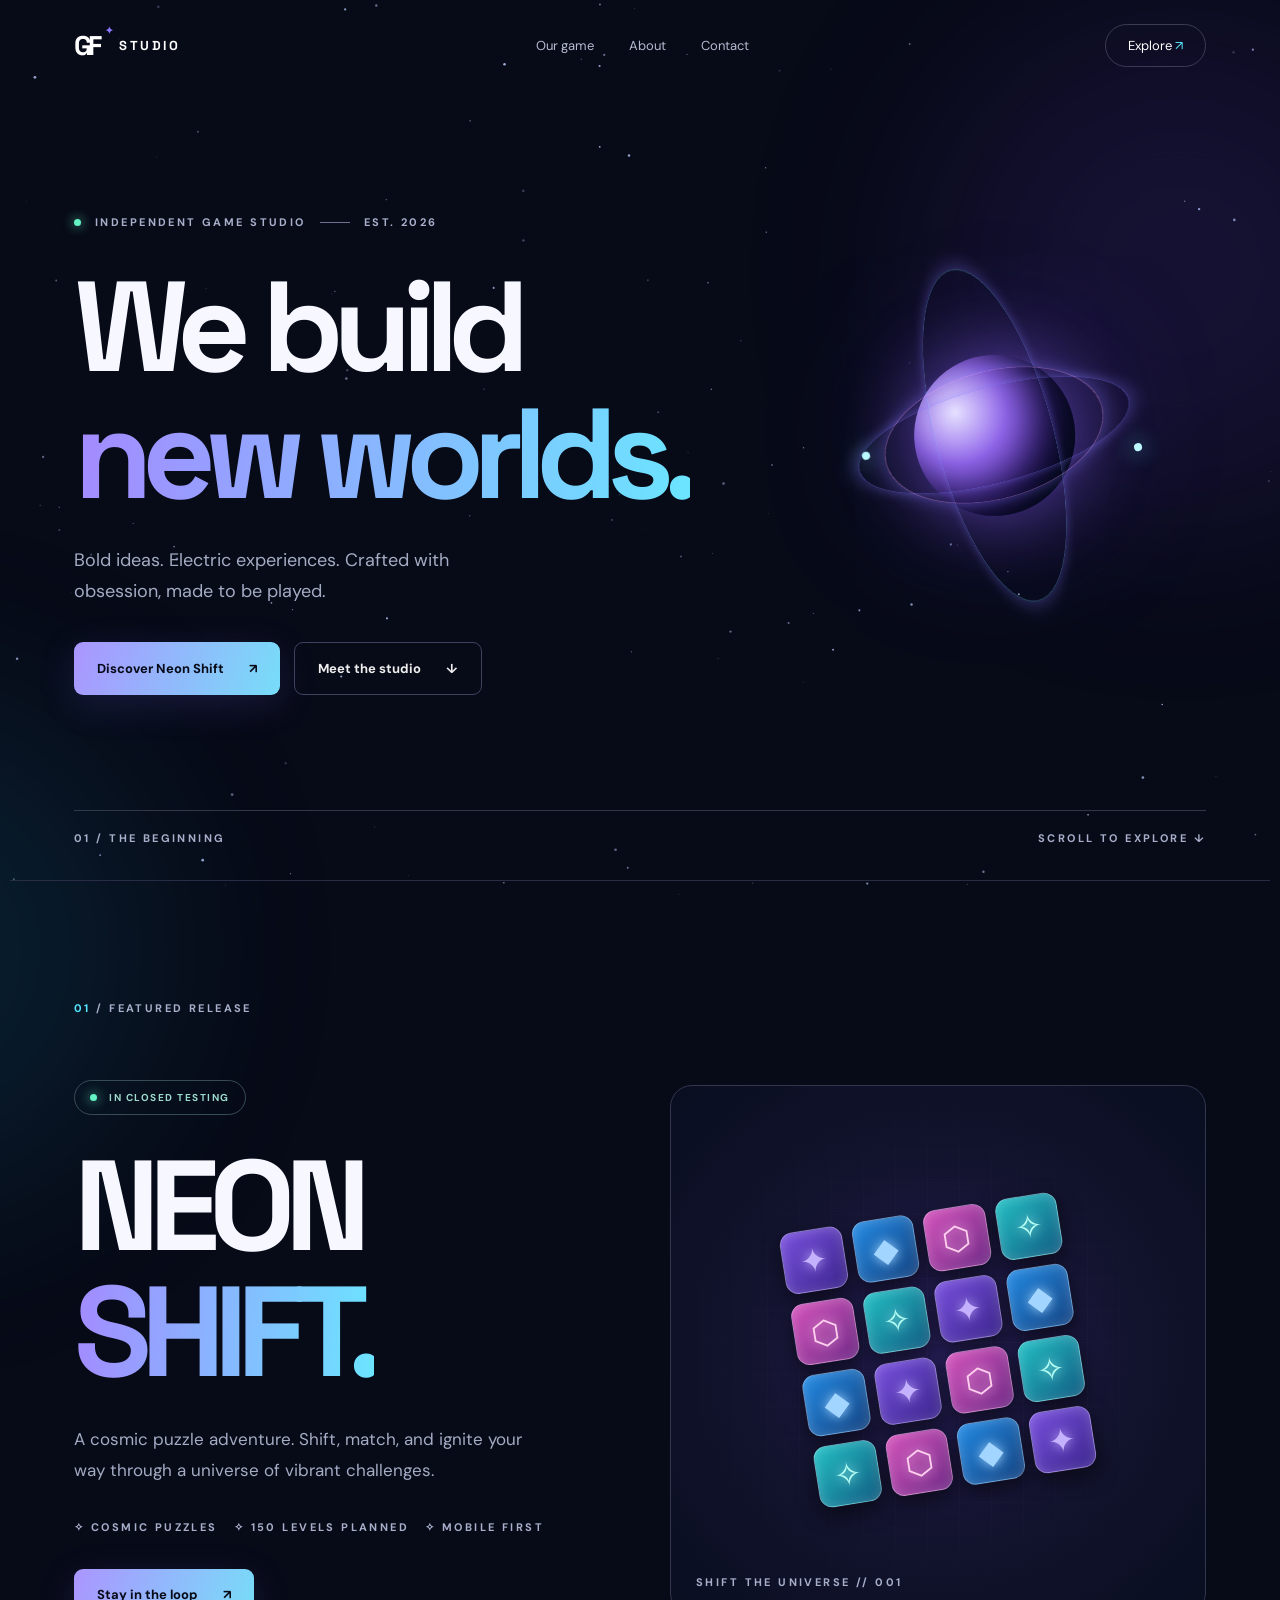
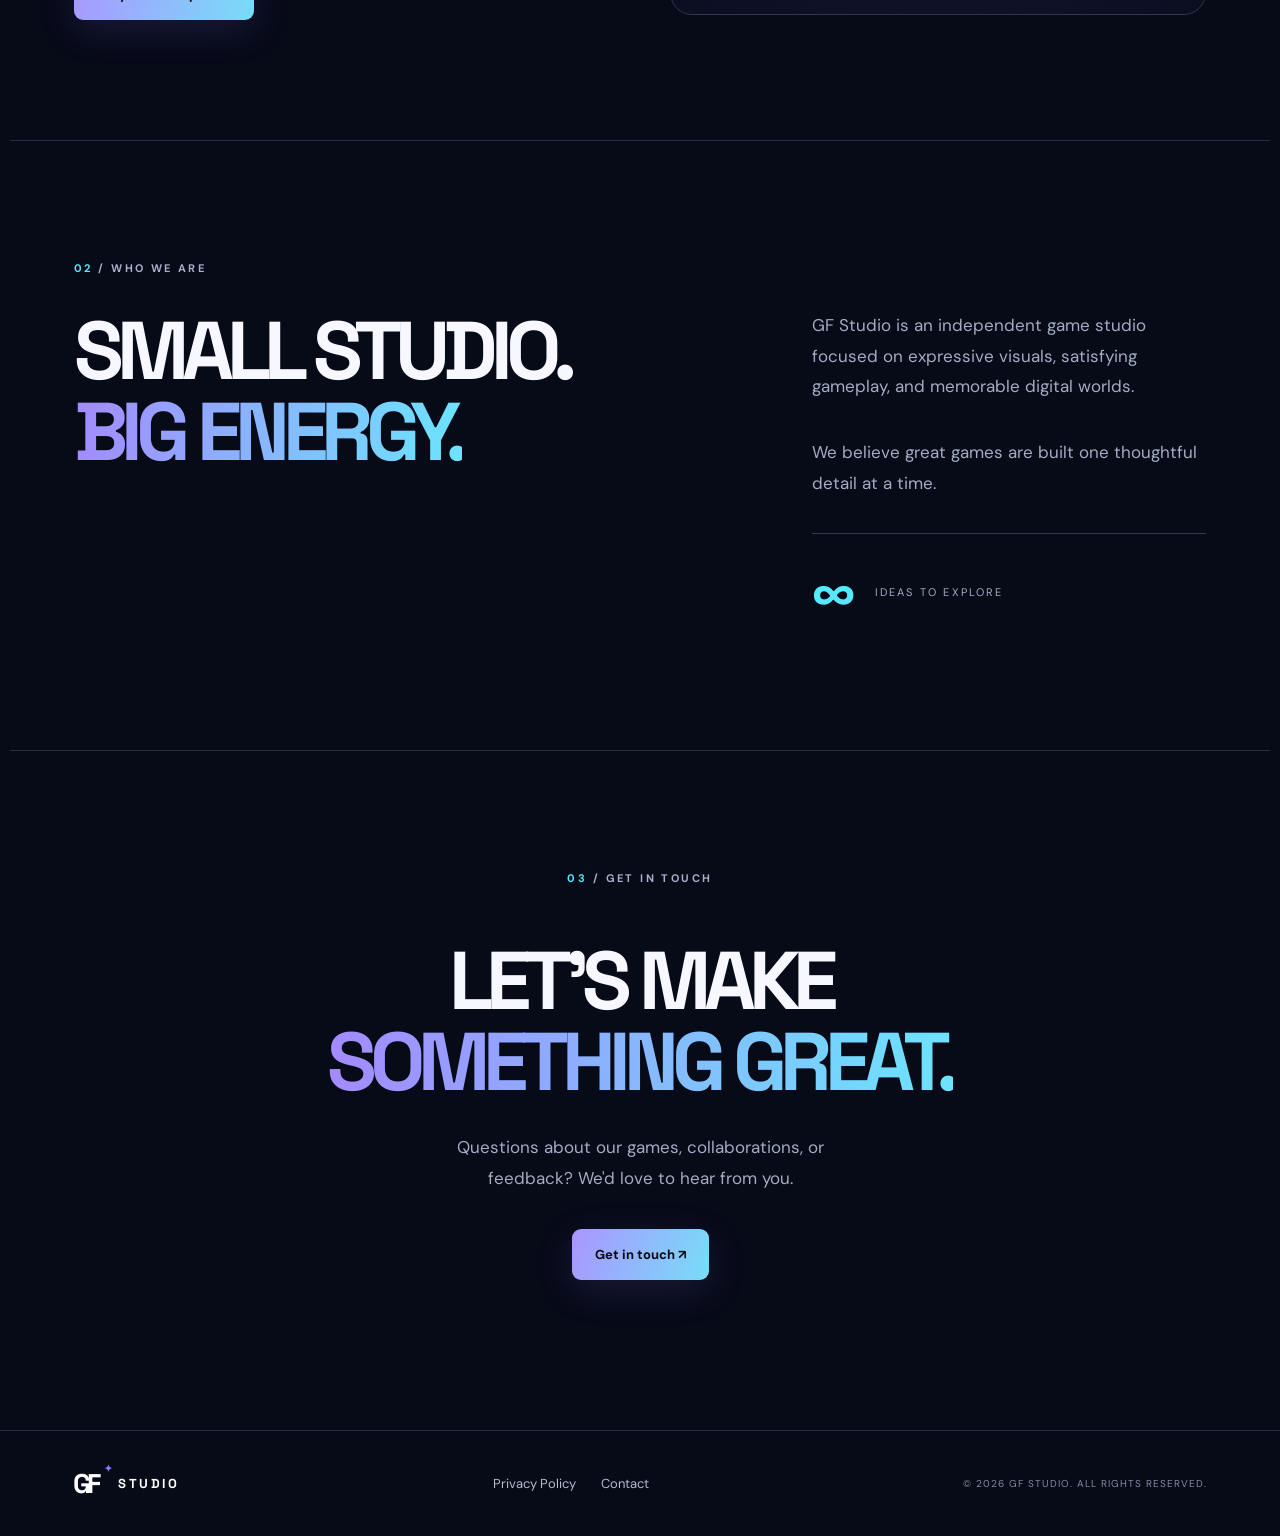
==== index.html @ 12b7b39b "Add files via upload" ====
<!doctype html>
<html lang="en"><head><meta charset="utf-8"><meta name="viewport" content="width=device-width,initial-scale=1"><meta name="theme-color" content="#070a17"><meta name="description" content="GF Studio creates polished indie games. Discover Neon Shift."><title>GF Studio — Games beyond the ordinary</title><link rel="stylesheet" href="styles.css"></head>
<body><canvas id="stars" aria-hidden="true"></canvas><div class="ambient a"></div><div class="ambient b"></div>
<header class="topbar"><a class="brand" href="#home" aria-label="GF Studio home"><span class="brand-mark">GF<span class="spark">✦</span></span><span>STUDIO</span></a><nav aria-label="Main navigation"><a href="#game">Our game</a><a href="#about">About</a><a href="#contact">Contact</a></nav><a class="nav-cta" href="#game">Explore <span>↗</span></a></header>
<main><section class="hero" id="home"><div class="eyebrow"><span class="live-dot"></span> INDEPENDENT GAME STUDIO <span class="line"></span> EST. 2026</div><h1>We build<br><em>new worlds.</em></h1><p class="intro">Bold ideas. Electric experiences. Crafted with obsession, made to be played.</p><div class="hero-actions"><a class="btn primary" href="#game">Discover Neon Shift <span>↗</span></a><a class="btn ghost" href="#about">Meet the studio <span>↓</span></a></div><div class="orb" aria-hidden="true"><div class="orb-core"></div><div class="ring r1"></div><div class="ring r2"></div><div class="ring r3"></div><span class="orb-flare f1"></span><span class="orb-flare f2"></span></div><div class="hero-foot"><span>01 / THE BEGINNING</span><span>SCROLL TO EXPLORE ↓</span></div></section>
<section class="game section" id="game"><div class="section-label"><span>01</span> / FEATURED RELEASE</div><div class="game-layout"><div class="game-copy"><span class="chip"><span class="live-dot"></span> IN CLOSED TESTING</span><h2>NEON<br><i>SHIFT.</i></h2><p>A cosmic puzzle adventure. Shift, match, and ignite your way through a universe of vibrant challenges.</p><div class="features"><span>✧ COSMIC PUZZLES</span><span>✧ 150 LEVELS PLANNED</span><span>✧ MOBILE FIRST</span></div><a class="btn primary" href="#contact">Stay in the loop <span>↗</span></a></div><div class="game-art"><div class="grid-glow"></div><div class="board" aria-label="Decorative neon puzzle tiles"><div class="tile purple">✦</div><div class="tile blue">◆</div><div class="tile pink">⬡</div><div class="tile cyan">✧</div><div class="tile pink">⬡</div><div class="tile cyan">✧</div><div class="tile purple">✦</div><div class="tile blue">◆</div><div class="tile blue">◆</div><div class="tile purple">✦</div><div class="tile pink">⬡</div><div class="tile cyan">✧</div><div class="tile cyan">✧</div><div class="tile pink">⬡</div><div class="tile blue">◆</div><div class="tile purple">✦</div></div><span class="art-caption">SHIFT THE UNIVERSE // 001</span></div></div></section>
<section class="about section" id="about"><div class="section-label"><span>02</span> / WHO WE ARE</div><div class="about-layout"><h2>SMALL STUDIO.<br><em>BIG ENERGY.</em></h2><div><p>GF Studio is an independent game studio focused on expressive visuals, satisfying gameplay, and memorable digital worlds.</p><p>We believe great games are built one thoughtful detail at a time.</p><div class="stat"><strong>∞</strong><span>IDEAS TO EXPLORE</span></div></div></div></section>
<section class="contact section" id="contact"><div class="section-label"><span>03</span> / GET IN TOUCH</div><h2>LET'S MAKE<br><em>SOMETHING GREAT.</em></h2><p>Questions about our games, collaborations, or feedback? We'd love to hear from you.</p><a class="btn primary" id="contact-link" href="mailto:gurzauflorin50@gmail.com">Get in touch ↗</a></section></main>
<footer><a class="brand" href="#home"><span class="brand-mark">GF<span class="spark">✦</span></span><span>STUDIO</span></a><div><a href="https://gfgames6.github.io/-neon-shift-privacy/">Privacy Policy</a><a href="#contact">Contact</a></div><span>© <span id="year"></span> GF STUDIO. ALL RIGHTS RESERVED.</span></footer><script src="script.js"></script></body></html>
---- styles.css ----
@import url('https://fonts.googleapis.com/css2?family=DM+Sans:wght@400;500;600;700&family=Space+Grotesk:wght@400;500;600;700&display=swap');
:root{--bg:#070a17;--text:#f6f7ff;--muted:#a4acc4;--violet:#9774ff;--cyan:#55e8ff}*{box-sizing:border-box}html{scroll-behavior:smooth}body{margin:0;background:var(--bg);color:var(--text);font-family:'DM Sans',sans-serif;overflow-x:hidden}#stars{position:fixed;inset:0;z-index:-2;pointer-events:none}.ambient{position:absolute;border-radius:50%;filter:blur(100px);opacity:.2;pointer-events:none;z-index:-1}.ambient.a{width:500px;height:500px;background:#5430a5;top:20px;right:-150px}.ambient.b{width:500px;height:500px;background:#116d8b;top:700px;left:-350px}.topbar{height:90px;max-width:1260px;margin:auto;padding:0 5%;display:flex;align-items:center;justify-content:space-between;gap:24px;position:relative;z-index:4}.brand{color:white;text-decoration:none;font-family:'Space Grotesk',sans-serif;display:inline-flex;align-items:center;gap:13px;font-weight:700;letter-spacing:.2em;font-size:13px}.brand-mark{display:inline-block;font-size:27px;letter-spacing:-.15em;position:relative;padding-right:8px}.spark{position:absolute;color:#8c79ff;font-size:10px;right:-3px;top:-4px}.topbar nav{display:flex;gap:35px}.topbar nav a,footer a{color:#b5bbd0;text-decoration:none;font-size:13px;transition:color .2s}.topbar nav a:hover,footer a:hover{color:white}.nav-cta{color:white;border:1px solid #3a3c56;border-radius:30px;padding:12px 22px;text-decoration:none;font-size:13px}.nav-cta span{color:var(--cyan)}.hero{min-height:720px;max-width:1260px;margin:auto;padding:125px 5% 35px;position:relative}.eyebrow,.section-label,.hero-foot,.features,.art-caption{font-size:11px;font-weight:700;letter-spacing:.22em;color:#a8afca}.eyebrow{display:flex;align-items:center;gap:14px}.line{width:30px;height:1px;background:#6e7393}.live-dot{display:inline-block;width:7px;height:7px;border-radius:50%;background:#63f3c4;box-shadow:0 0 12px #63f3c4;animation:pulse 2s infinite}.hero h1,h2{font-family:'Space Grotesk',sans-serif;letter-spacing:-.085em;line-height:.99;margin:35px 0 28px}.hero h1{font-size:clamp(70px,10vw,145px);max-width:850px}.hero h1 em,h2 em,h2 i{font-style:normal;background:linear-gradient(95deg,#a489ff,#6be5ff);-webkit-background-clip:text;background-clip:text;color:transparent}.intro{color:var(--muted);font-size:18px;line-height:1.7;max-width:460px}.hero-actions{display:flex;gap:14px;margin-top:35px;flex-wrap:wrap}.btn{display:inline-flex;align-items:center;justify-content:space-between;gap:25px;padding:17px 23px;border-radius:9px;text-decoration:none;font-weight:700;font-size:13px;transition:transform .25s,box-shadow .25s}.btn:hover{transform:translateY(-4px)}.primary{color:#070a17;background:linear-gradient(110deg,#ab95ff,#77ddf8);box-shadow:0 10px 38px #7866f02a}.primary:hover{box-shadow:0 14px 50px #7866f066}.ghost{color:#eee;border:1px solid #3d435f}.orb{width:350px;height:350px;position:absolute;right:8%;top:170px;transform:rotate(-15deg);z-index:-1;animation:float 8s ease-in-out infinite}.orb-core{position:absolute;inset:27%;border-radius:50%;background:radial-gradient(circle at 30% 30%,#e6e1ff,#9166ec 32%,#3d1c8b 68%,#0d0c28 90%);box-shadow:0 0 70px #9364ff88,0 0 160px #6b57fb55,inset -25px -20px 45px #04091a}.ring{position:absolute;border:1px solid #7c78ff66;border-radius:50%;inset:10%;transform:rotateX(70deg) rotate(-25deg);box-shadow:0 0 22px #8278ff66}.r2{inset:1%;transform:rotateY(70deg) rotate(35deg);border-color:#75d7ff55}.r3{inset:18%;transform:rotateX(55deg) rotate(55deg);border-color:#f9a9ff66}.orb-flare{position:absolute;width:8px;height:8px;border-radius:50%;background:#bcfaff;box-shadow:0 0 20px #6deaff}.f1{left:12%;top:45%}.f2{right:10%;bottom:35%}.hero-foot{display:flex;justify-content:space-between;margin-top:115px;border-top:1px solid #34364b;padding-top:20px}.section{max-width:1260px;margin:auto;padding:120px 5%;border-top:1px solid #282d45}.section-label span{color:var(--cyan)}.game-layout{display:grid;grid-template-columns:1fr 1fr;gap:60px;align-items:center;margin-top:65px}.chip{display:inline-flex;align-items:center;gap:12px;border:1px solid #374c56;border-radius:30px;padding:10px 15px;color:#9ddccc;font-size:10px;letter-spacing:.15em;font-weight:700}.game h2{font-size:clamp(75px,10vw,135px);margin:28px 0}.game-copy p,.about p,.contact p{color:var(--muted);font-size:17px;line-height:1.8;max-width:450px}.features{display:flex;flex-wrap:wrap;gap:16px;margin:35px 0}.game-art{height:530px;border:1px solid #34354e;border-radius:22px;background:radial-gradient(ellipse at center,#28205a 0,#12132d 52%,#090e20 100%);position:relative;display:grid;place-items:center;overflow:hidden}.grid-glow{position:absolute;inset:0;background-image:linear-gradient(#6b73a512 1px,transparent 1px),linear-gradient(90deg,#6b73a512 1px,transparent 1px);background-size:32px 32px;mask-image:radial-gradient(circle,#000,transparent 80%)}.board{width:280px;display:grid;grid-template-columns:repeat(4,1fr);gap:10px;transform:rotate(-9deg);animation:float 7s ease-in-out infinite}.tile{height:62px;display:grid;place-items:center;font-size:33px;border-radius:13px;border:1px solid #ffffff55;box-shadow:inset 0 1px 12px #ffffff33,0 8px 20px #0008;text-shadow:0 0 12px currentColor}.purple{color:#c5b2ff;background:linear-gradient(140deg,#7850dd,#3c268e)}.blue{color:#a2d5ff;background:linear-gradient(140deg,#2389e2,#164584)}.pink{color:#ffd0ee;background:linear-gradient(140deg,#d353bb,#722b89)}.cyan{color:#b5fff5;background:linear-gradient(140deg,#23bfc4,#125d83)}.art-caption{position:absolute;bottom:25px;left:25px}.about-layout{display:grid;grid-template-columns:1.25fr .75fr;gap:80px;align-items:start}.about h2,.contact h2{font-size:clamp(48px,6.4vw,88px)}.about p{margin:35px 0 0}.stat{border-top:1px solid #353951;margin-top:35px;padding-top:20px;display:flex;align-items:center;gap:20px}.stat strong{font-size:58px;color:var(--cyan)}.stat span{font-size:11px;letter-spacing:.2em;color:var(--muted)}.contact{text-align:center;padding-bottom:150px}.contact h2{margin:55px auto 30px}.contact p{margin:0 auto 35px}.contact .placeholder{font-size:11px;margin:14px auto 0;color:#747d9e}footer{border-top:1px solid #292d42;padding:35px max(5%,calc((100vw - 1134px)/2));display:flex;align-items:center;justify-content:space-between;gap:20px;flex-wrap:wrap}footer div{display:flex;gap:25px}footer>span{font-size:10px;letter-spacing:.1em;color:#848ba6}@keyframes float{50%{transform:translateY(-20px) rotate(-9deg)}}@keyframes pulse{50%{opacity:.45;box-shadow:0 0 3px #63f3c4}}@media(max-width:950px){.orb{opacity:.45;right:-110px}.game-layout,.about-layout{grid-template-columns:1fr}.game-art{height:450px}.hero{padding-top:110px}.hero h1{position:relative;z-index:1}}@media(max-width:600px){.topbar{height:72px}.topbar nav{display:none}.nav-cta{padding:10px 13px}.hero{min-height:680px;padding-top:120px}.hero h1{font-size:clamp(64px,13vw,92px)}.orb{width:260px;height:260px;top:140px;right:-100px;opacity:.3}.hero-foot{margin-top:85px}.eyebrow{font-size:9px}.section{padding-top:85px;padding-bottom:85px}.game h2{font-size:80px}.game-art{height:370px}.board{width:230px}.tile{height:50px}.features{font-size:9px}footer{justify-content:center;text-align:center}.about h2,.contact h2{font-size:51px}}@media(prefers-reduced-motion:reduce){*,*::before,*::after{animation:none!important;scroll-behavior:auto!important;transition:none!important}}
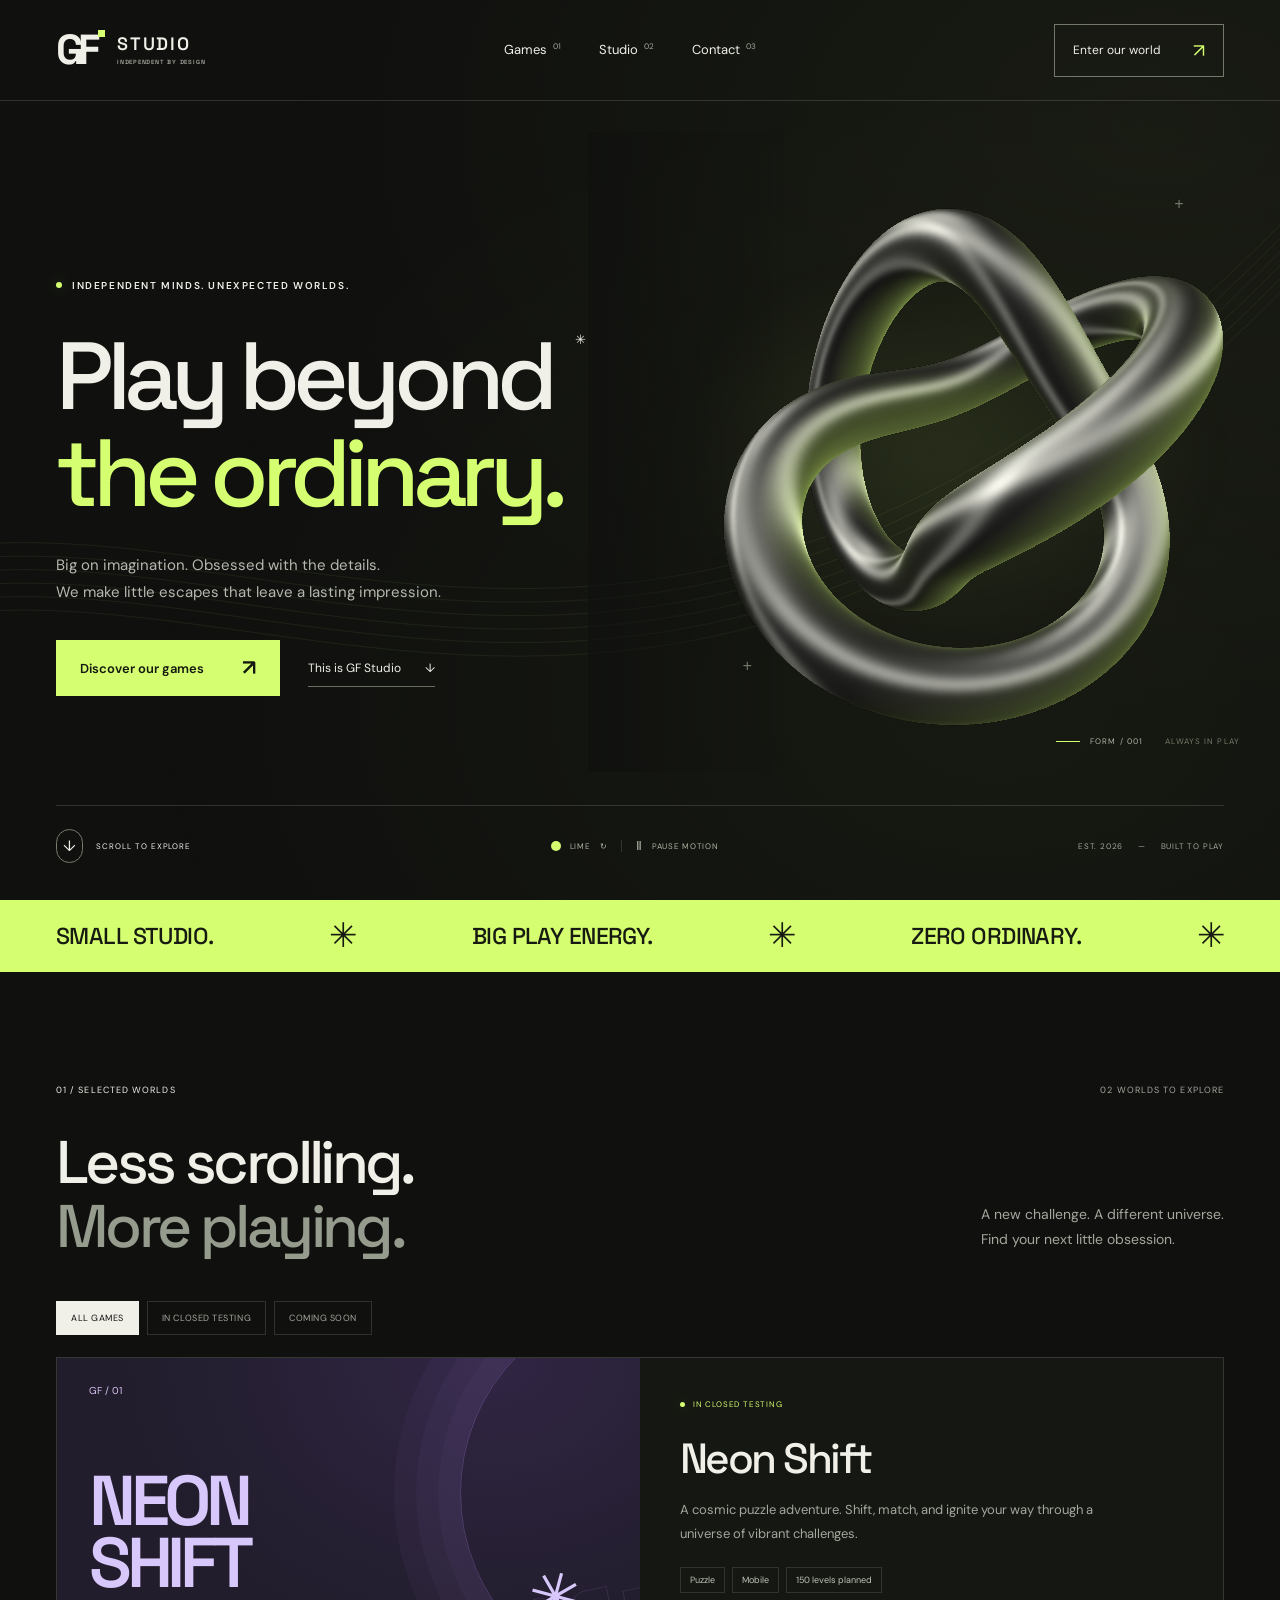
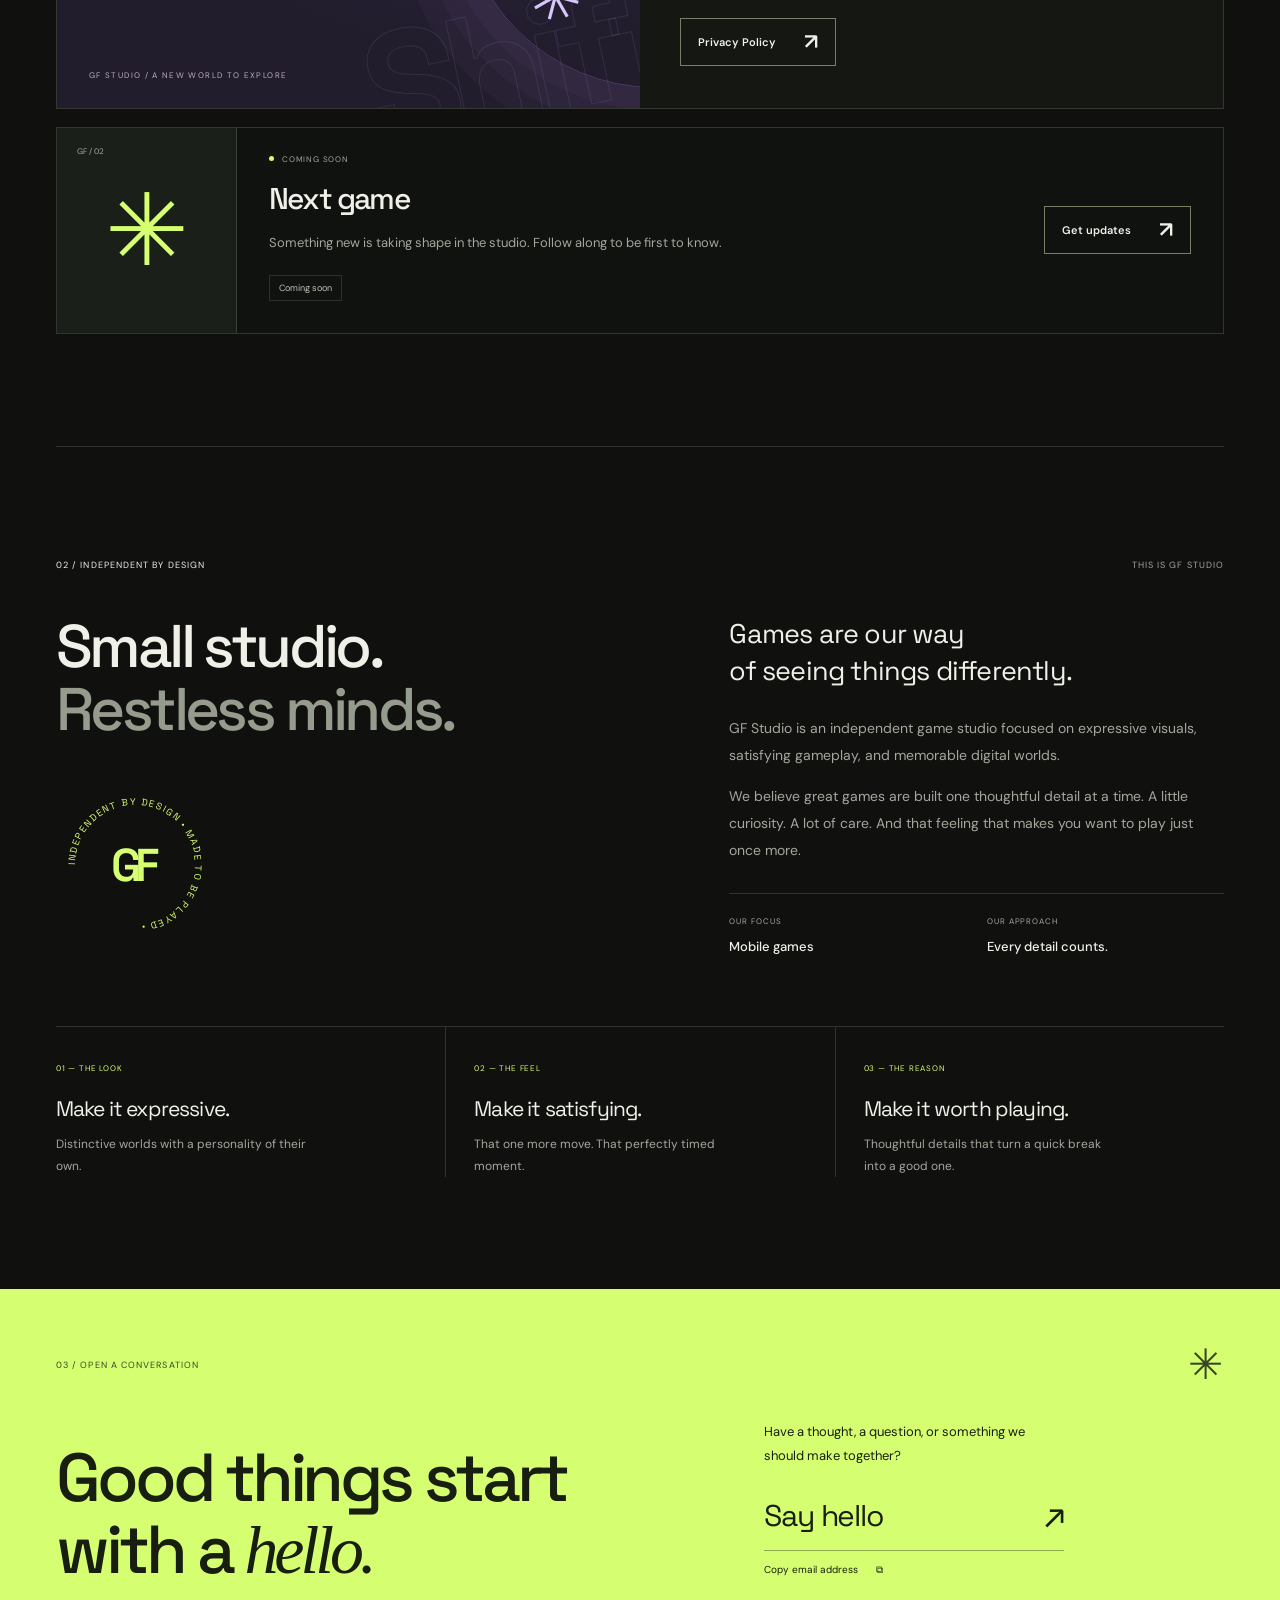
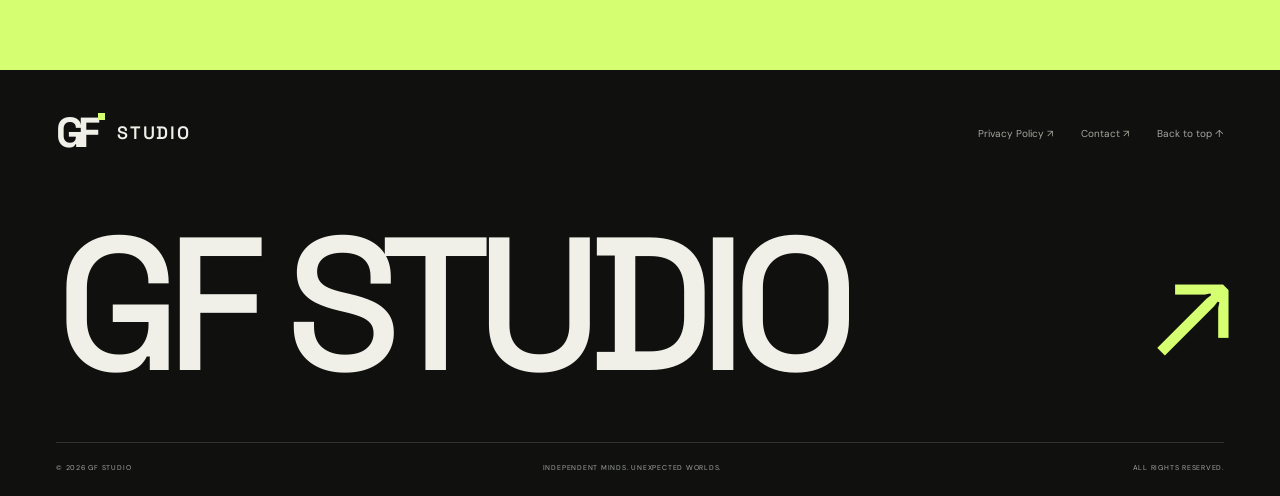
==== commit 928a9420: "Add files via upload" ====
--- a/index.html
+++ b/index.html
@@ -1,9 +1,83 @@
 <!doctype html>
-<html lang="en"><head><meta charset="utf-8"><meta name="viewport" content="width=device-width,initial-scale=1"><meta name="theme-color" content="#070a17"><meta name="description" content="GF Studio creates polished indie games. Discover Neon Shift."><title>GF Studio — Games beyond the ordinary</title><link rel="stylesheet" href="styles.css"></head>
-<body><canvas id="stars" aria-hidden="true"></canvas><div class="ambient a"></div><div class="ambient b"></div>
-<header class="topbar"><a class="brand" href="#home" aria-label="GF Studio home"><span class="brand-mark">GF<span class="spark">✦</span></span><span>STUDIO</span></a><nav aria-label="Main navigation"><a href="#game">Our game</a><a href="#about">About</a><a href="#contact">Contact</a></nav><a class="nav-cta" href="#game">Explore <span>↗</span></a></header>
-<main><section class="hero" id="home"><div class="eyebrow"><span class="live-dot"></span> INDEPENDENT GAME STUDIO <span class="line"></span> EST. 2026</div><h1>We build<br><em>new worlds.</em></h1><p class="intro">Bold ideas. Electric experiences. Crafted with obsession, made to be played.</p><div class="hero-actions"><a class="btn primary" href="#game">Discover Neon Shift <span>↗</span></a><a class="btn ghost" href="#about">Meet the studio <span>↓</span></a></div><div class="orb" aria-hidden="true"><div class="orb-core"></div><div class="ring r1"></div><div class="ring r2"></div><div class="ring r3"></div><span class="orb-flare f1"></span><span class="orb-flare f2"></span></div><div class="hero-foot"><span>01 / THE BEGINNING</span><span>SCROLL TO EXPLORE ↓</span></div></section>
-<section class="game section" id="game"><div class="section-label"><span>01</span> / FEATURED RELEASE</div><div class="game-layout"><div class="game-copy"><span class="chip"><span class="live-dot"></span> IN CLOSED TESTING</span><h2>NEON<br><i>SHIFT.</i></h2><p>A cosmic puzzle adventure. Shift, match, and ignite your way through a universe of vibrant challenges.</p><div class="features"><span>✧ COSMIC PUZZLES</span><span>✧ 150 LEVELS PLANNED</span><span>✧ MOBILE FIRST</span></div><a class="btn primary" href="#contact">Stay in the loop <span>↗</span></a></div><div class="game-art"><div class="grid-glow"></div><div class="board" aria-label="Decorative neon puzzle tiles"><div class="tile purple">✦</div><div class="tile blue">◆</div><div class="tile pink">⬡</div><div class="tile cyan">✧</div><div class="tile pink">⬡</div><div class="tile cyan">✧</div><div class="tile purple">✦</div><div class="tile blue">◆</div><div class="tile blue">◆</div><div class="tile purple">✦</div><div class="tile pink">⬡</div><div class="tile cyan">✧</div><div class="tile cyan">✧</div><div class="tile pink">⬡</div><div class="tile blue">◆</div><div class="tile purple">✦</div></div><span class="art-caption">SHIFT THE UNIVERSE // 001</span></div></div></section>
-<section class="about section" id="about"><div class="section-label"><span>02</span> / WHO WE ARE</div><div class="about-layout"><h2>SMALL STUDIO.<br><em>BIG ENERGY.</em></h2><div><p>GF Studio is an independent game studio focused on expressive visuals, satisfying gameplay, and memorable digital worlds.</p><p>We believe great games are built one thoughtful detail at a time.</p><div class="stat"><strong>∞</strong><span>IDEAS TO EXPLORE</span></div></div></div></section>
-<section class="contact section" id="contact"><div class="section-label"><span>03</span> / GET IN TOUCH</div><h2>LET'S MAKE<br><em>SOMETHING GREAT.</em></h2><p>Questions about our games, collaborations, or feedback? We'd love to hear from you.</p><a class="btn primary" id="contact-link" href="mailto:gurzauflorin50@gmail.com">Get in touch ↗</a></section></main>
-<footer><a class="brand" href="#home"><span class="brand-mark">GF<span class="spark">✦</span></span><span>STUDIO</span></a><div><a href="https://gfgames6.github.io/-neon-shift-privacy/">Privacy Policy</a><a href="#contact">Contact</a></div><span>© <span id="year"></span> GF STUDIO. ALL RIGHTS RESERVED.</span></footer><script src="script.js"></script></body></html>
+<html lang="en">
+<head>
+<meta charset="utf-8">
+<meta name="viewport" content="width=device-width,initial-scale=1">
+<title>GF Studio — Play beyond the ordinary</title>
+<meta name="description" content="Independent minds. Unexpected worlds. Discover Neon Shift and what comes next at GF Studio, an independent game studio.">
+<meta name="theme-color" content="#10110f">
+<link rel="canonical" href="https://gfgames6.github.io/">
+<link rel="icon" href="favicon.svg" type="image/svg+xml">
+<meta property="og:type" content="website">
+<meta property="og:site_name" content="GF Studio">
+<meta property="og:title" content="GF Studio — Play beyond the ordinary">
+<meta property="og:description" content="Independent minds. Unexpected worlds. Explore our games.">
+<meta property="og:url" content="https://gfgames6.github.io/">
+<meta property="og:image" content="https://gfgames6.github.io/og-image.png">
+<meta property="og:image:width" content="1200">
+<meta property="og:image:height" content="630">
+<meta name="twitter:card" content="summary_large_image">
+<script type="application/ld+json">{"@context":"https://schema.org","@type":"Organization","name":"GF Studio","url":"https://gfgames6.github.io/","logo":"https://gfgames6.github.io/og-image.png","foundingDate":"2026"}</script>
+<link rel="preconnect" href="https://fonts.googleapis.com">
+<link rel="preconnect" href="https://fonts.gstatic.com" crossorigin>
+<link rel="stylesheet" href="https://fonts.googleapis.com/css2?family=DM+Sans:wght@400;500;600;700&family=Space+Grotesk:wght@400;500;600;700&display=swap">
+<link rel="stylesheet" href="styles.css">
+<script src="games.js" defer></script>
+<script src="script.js" defer></script>
+<script src="sculpture.js" defer></script>
+</head>
+<body data-palette="lime">
+<a class="skip" href="#main">Skip to content</a>
+<div class="atmosphere" aria-hidden="true"><div class="atmosphere-light"></div><svg viewBox="0 0 1600 1000" preserveAspectRatio="xMidYMid slice"><g fill="none" stroke="currentColor" stroke-width=".6"><path d="M-300 800C200 200 800 1300 1800-100"/><path d="M-300 815C200 215 800 1315 1800-85"/><path d="M-300 830C200 230 800 1330 1800-70"/><path d="M-300 845C200 245 800 1345 1800-55"/><path d="M-300 860C200 260 800 1360 1800-40"/><path d="M-300 875C200 275 800 1375 1800-25"/></g></svg></div>
+<div class="progress" aria-hidden="true"></div>
+<header class="site-header">
+  <div class="topbar wrap">
+    <a class="brand" href="#home" aria-label="GF Studio home"><span class="brand-mark">GF<span class="brand-square"></span></span><span class="brand-name">STUDIO<span>INDEPENDENT BY DESIGN</span></span></a>
+    <nav id="nav" aria-label="Main navigation"><a href="#games">Games <span>01</span></a><a href="#about">Studio <span>02</span></a><a href="#contact">Contact <span>03</span></a></nav>
+    <a class="nav-cta" href="#games">Enter our world <span aria-hidden="true">↗</span></a>
+    <button class="menu-toggle" type="button" aria-expanded="false" aria-controls="nav" aria-label="Open menu"><i></i><i></i></button>
+  </div>
+</header>
+<main id="main">
+<section class="hero wrap" id="home">
+  <div class="hero-copy">
+    <div class="eyebrow" data-reveal><span class="live-dot"></span> INDEPENDENT MINDS. UNEXPECTED WORLDS.</div>
+    <h1 data-reveal>Play beyond<br><em>the ordinary.</em><span class="title-period" aria-hidden="true">✳</span></h1>
+    <p class="intro" data-reveal>Big on imagination. Obsessed with the details.<br>We make little escapes that leave a lasting impression.</p>
+    <div class="hero-actions" data-reveal><a class="btn primary" href="#games">Discover our games <span aria-hidden="true">↗</span></a><a class="text-link" href="#about">This is GF Studio <span aria-hidden="true">↓</span></a></div>
+  </div>
+  <div class="hero-visual" aria-hidden="true">
+    <div class="sculpture-halo"></div>
+    <svg class="sculpture-fallback" viewBox="0 0 600 600"><defs><linearGradient id="metal" x1="0" y1="0" x2="1" y2="1"><stop stop-color="#e7ebd7"/><stop offset=".24" stop-color="#464a40"/><stop offset=".48" stop-color="#b6d97a"/><stop offset=".68" stop-color="#272d24"/><stop offset="1" stop-color="#defda7"/></linearGradient></defs><g fill="none" stroke="url(#metal)" stroke-width="44"><ellipse cx="300" cy="300" rx="195" ry="100" transform="rotate(-40 300 300)"/><ellipse cx="300" cy="300" rx="195" ry="100" transform="rotate(55 300 300)"/></g></svg>
+    <canvas id="sculpture"></canvas><div class="visual-cross cross-top">+</div><div class="visual-cross cross-bottom">+</div>
+    <div class="object-caption"><span class="caption-line"></span> FORM / 001 <span>ALWAYS IN PLAY</span></div>
+  </div>
+  <div class="hero-bottom">
+    <a class="scroll-cue" href="#games"><span class="scroll-icon" aria-hidden="true">↓</span> SCROLL TO EXPLORE</a>
+    <div class="scene-controls" aria-label="Background controls"><button id="palette-toggle" type="button" aria-label="Change atmosphere. Current: Lime"><span class="palette-swatch" aria-hidden="true"></span><span id="palette-label">LIME</span><span aria-hidden="true">↻</span></button><span class="control-divider"></span><button id="motion-toggle" type="button" aria-pressed="false" aria-label="Pause background animation"><span id="motion-icon" aria-hidden="true">Ⅱ</span><span id="motion-label">PAUSE MOTION</span></button></div>
+    <span class="hero-edition">EST. 2026 <span>—</span> BUILT TO PLAY</span>
+  </div>
+</section>
+<div class="studio-strip"><div class="wrap"><span>SMALL STUDIO.</span><span class="strip-star" aria-hidden="true">✳</span><span>BIG PLAY ENERGY.</span><span class="strip-star" aria-hidden="true">✳</span><span>ZERO ORDINARY.</span><span class="strip-star" aria-hidden="true">✳</span></div></div>
+<section class="games section wrap" id="games">
+  <div class="section-label" data-reveal><span>01 / SELECTED WORLDS</span><span id="catalog-count" aria-live="polite">THE GAME COLLECTION</span></div>
+  <div class="section-head"><h2 data-reveal>Less scrolling.<br><em>More playing.</em></h2><p data-reveal>A new challenge. A different universe.<br>Find your next little obsession.</p></div>
+  <div class="filters" id="filters" role="group" aria-label="Filter games by status"></div>
+  <div class="game-grid" id="game-grid"></div>
+  <p class="catalog-empty" id="catalog-empty" hidden>No games in this category yet.</p>
+  <noscript><div class="noscript-games"><h3>Neon Shift · In closed testing</h3><p>A cosmic puzzle adventure. Shift, match, and ignite your way through a universe of vibrant challenges.</p><a href="https://gfgames6.github.io/-neon-shift-privacy/">Neon Shift privacy policy ↗</a><h3>Next game · Coming soon</h3><p>Something new is taking shape in the studio.</p></div></noscript>
+</section>
+<section class="about section wrap" id="about">
+  <div class="section-label" data-reveal><span>02 / INDEPENDENT BY DESIGN</span><span>THIS IS GF STUDIO</span></div>
+  <div class="about-layout"><div class="about-heading"><h2 data-reveal>Small studio.<br><em>Restless minds.</em></h2><div class="studio-seal" aria-hidden="true"><span>GF</span><svg viewBox="0 0 200 200"><defs><path id="seal-circle" d="M100,100m-76,0a76,76 0 1,1 152,0a76,76 0 1,1 -152,0"/></defs><text><textPath href="#seal-circle">INDEPENDENT BY DESIGN • MADE TO BE PLAYED • </textPath></text></svg></div></div>
+  <div class="about-copy" data-reveal><p class="lead">Games are our way<br>of seeing things differently.</p><p>GF Studio is an independent game studio focused on expressive visuals, satisfying gameplay, and memorable digital worlds.</p><p>We believe great games are built one thoughtful detail at a time. A little curiosity. A lot of care. And that feeling that makes you want to play just once more.</p><div class="studio-details"><div><span>OUR FOCUS</span><strong>Mobile games</strong></div><div><span>OUR APPROACH</span><strong>Every detail counts.</strong></div></div></div></div>
+  <div class="principles"><article data-reveal><span>01 — THE LOOK</span><h3>Make it expressive.</h3><p>Distinctive worlds with a personality of their own.</p></article><article data-reveal><span>02 — THE FEEL</span><h3>Make it satisfying.</h3><p>That one more move. That perfectly timed moment.</p></article><article data-reveal><span>03 — THE REASON</span><h3>Make it worth playing.</h3><p>Thoughtful details that turn a quick break into a good one.</p></article></div>
+</section>
+<section class="contact" id="contact"><div class="wrap">
+  <div class="section-label" data-reveal><span>03 / OPEN A CONVERSATION</span><span class="contact-star" aria-hidden="true">✳</span></div>
+  <div class="contact-layout"><h2 data-reveal>Good things start<br>with a <em>hello.</em></h2><div class="contact-copy" data-reveal><p>Have a thought, a question, or something we should make together?</p><a class="contact-email" id="contact-link" href="mailto:gurzauflorin50@gmail.com">Say hello <span aria-hidden="true">↗</span></a><button id="copy-mail" class="copy-mail" type="button">Copy email address <span aria-hidden="true">⧉</span></button><p class="toast" id="toast" role="status" aria-live="polite"></p></div></div>
+</div></section>
+</main>
+<footer class="wrap"><div class="footer-top"><a class="brand" href="#home" aria-label="GF Studio home"><span class="brand-mark">GF<span class="brand-square"></span></span><span class="brand-name">STUDIO</span></a><div><a href="https://gfgames6.github.io/-neon-shift-privacy/">Privacy Policy ↗</a><a href="#contact">Contact ↗</a><a href="#home">Back to top ↑</a></div></div><div class="footer-wordmark" aria-hidden="true">GF STUDIO<span>↗</span></div><div class="footer-bottom"><span>© <span id="year">2026</span> GF STUDIO</span><span>INDEPENDENT MINDS. UNEXPECTED WORLDS.</span><span>ALL RIGHTS RESERVED.</span></div></footer>
+</body>
+</html>
--- a/styles.css
+++ b/styles.css
@@ -1,2 +1,21 @@
-@import url('https://fonts.googleapis.com/css2?family=DM+Sans:wght@400;500;600;700&family=Space+Grotesk:wght@400;500;600;700&display=swap');
-:root{--bg:#070a17;--text:#f6f7ff;--muted:#a4acc4;--violet:#9774ff;--cyan:#55e8ff}*{box-sizing:border-box}html{scroll-behavior:smooth}body{margin:0;background:var(--bg);color:var(--text);font-family:'DM Sans',sans-serif;overflow-x:hidden}#stars{position:fixed;inset:0;z-index:-2;pointer-events:none}.ambient{position:absolute;border-radius:50%;filter:blur(100px);opacity:.2;pointer-events:none;z-index:-1}.ambient.a{width:500px;height:500px;background:#5430a5;top:20px;right:-150px}.ambient.b{width:500px;height:500px;background:#116d8b;top:700px;left:-350px}.topbar{height:90px;max-width:1260px;margin:auto;padding:0 5%;display:flex;align-items:center;justify-content:space-between;gap:24px;position:relative;z-index:4}.brand{color:white;text-decoration:none;font-family:'Space Grotesk',sans-serif;display:inline-flex;align-items:center;gap:13px;font-weight:700;letter-spacing:.2em;font-size:13px}.brand-mark{display:inline-block;font-size:27px;letter-spacing:-.15em;position:relative;padding-right:8px}.spark{position:absolute;color:#8c79ff;font-size:10px;right:-3px;top:-4px}.topbar nav{display:flex;gap:35px}.topbar nav a,footer a{color:#b5bbd0;text-decoration:none;font-size:13px;transition:color .2s}.topbar nav a:hover,footer a:hover{color:white}.nav-cta{color:white;border:1px solid #3a3c56;border-radius:30px;padding:12px 22px;text-decoration:none;font-size:13px}.nav-cta span{color:var(--cyan)}.hero{min-height:720px;max-width:1260px;margin:auto;padding:125px 5% 35px;position:relative}.eyebrow,.section-label,.hero-foot,.features,.art-caption{font-size:11px;font-weight:700;letter-spacing:.22em;color:#a8afca}.eyebrow{display:flex;align-items:center;gap:14px}.line{width:30px;height:1px;background:#6e7393}.live-dot{display:inline-block;width:7px;height:7px;border-radius:50%;background:#63f3c4;box-shadow:0 0 12px #63f3c4;animation:pulse 2s infinite}.hero h1,h2{font-family:'Space Grotesk',sans-serif;letter-spacing:-.085em;line-height:.99;margin:35px 0 28px}.hero h1{font-size:clamp(70px,10vw,145px);max-width:850px}.hero h1 em,h2 em,h2 i{font-style:normal;background:linear-gradient(95deg,#a489ff,#6be5ff);-webkit-background-clip:text;background-clip:text;color:transparent}.intro{color:var(--muted);font-size:18px;line-height:1.7;max-width:460px}.hero-actions{display:flex;gap:14px;margin-top:35px;flex-wrap:wrap}.btn{display:inline-flex;align-items:center;justify-content:space-between;gap:25px;padding:17px 23px;border-radius:9px;text-decoration:none;font-weight:700;font-size:13px;transition:transform .25s,box-shadow .25s}.btn:hover{transform:translateY(-4px)}.primary{color:#070a17;background:linear-gradient(110deg,#ab95ff,#77ddf8);box-shadow:0 10px 38px #7866f02a}.primary:hover{box-shadow:0 14px 50px #7866f066}.ghost{color:#eee;border:1px solid #3d435f}.orb{width:350px;height:350px;position:absolute;right:8%;top:170px;transform:rotate(-15deg);z-index:-1;animation:float 8s ease-in-out infinite}.orb-core{position:absolute;inset:27%;border-radius:50%;background:radial-gradient(circle at 30% 30%,#e6e1ff,#9166ec 32%,#3d1c8b 68%,#0d0c28 90%);box-shadow:0 0 70px #9364ff88,0 0 160px #6b57fb55,inset -25px -20px 45px #04091a}.ring{position:absolute;border:1px solid #7c78ff66;border-radius:50%;inset:10%;transform:rotateX(70deg) rotate(-25deg);box-shadow:0 0 22px #8278ff66}.r2{inset:1%;transform:rotateY(70deg) rotate(35deg);border-color:#75d7ff55}.r3{inset:18%;transform:rotateX(55deg) rotate(55deg);border-color:#f9a9ff66}.orb-flare{position:absolute;width:8px;height:8px;border-radius:50%;background:#bcfaff;box-shadow:0 0 20px #6deaff}.f1{left:12%;top:45%}.f2{right:10%;bottom:35%}.hero-foot{display:flex;justify-content:space-between;margin-top:115px;border-top:1px solid #34364b;padding-top:20px}.section{max-width:1260px;margin:auto;padding:120px 5%;border-top:1px solid #282d45}.section-label span{color:var(--cyan)}.game-layout{display:grid;grid-template-columns:1fr 1fr;gap:60px;align-items:center;margin-top:65px}.chip{display:inline-flex;align-items:center;gap:12px;border:1px solid #374c56;border-radius:30px;padding:10px 15px;color:#9ddccc;font-size:10px;letter-spacing:.15em;font-weight:700}.game h2{font-size:clamp(75px,10vw,135px);margin:28px 0}.game-copy p,.about p,.contact p{color:var(--muted);font-size:17px;line-height:1.8;max-width:450px}.features{display:flex;flex-wrap:wrap;gap:16px;margin:35px 0}.game-art{height:530px;border:1px solid #34354e;border-radius:22px;background:radial-gradient(ellipse at center,#28205a 0,#12132d 52%,#090e20 100%);position:relative;display:grid;place-items:center;overflow:hidden}.grid-glow{position:absolute;inset:0;background-image:linear-gradient(#6b73a512 1px,transparent 1px),linear-gradient(90deg,#6b73a512 1px,transparent 1px);background-size:32px 32px;mask-image:radial-gradient(circle,#000,transparent 80%)}.board{width:280px;display:grid;grid-template-columns:repeat(4,1fr);gap:10px;transform:rotate(-9deg);animation:float 7s ease-in-out infinite}.tile{height:62px;display:grid;place-items:center;font-size:33px;border-radius:13px;border:1px solid #ffffff55;box-shadow:inset 0 1px 12px #ffffff33,0 8px 20px #0008;text-shadow:0 0 12px currentColor}.purple{color:#c5b2ff;background:linear-gradient(140deg,#7850dd,#3c268e)}.blue{color:#a2d5ff;background:linear-gradient(140deg,#2389e2,#164584)}.pink{color:#ffd0ee;background:linear-gradient(140deg,#d353bb,#722b89)}.cyan{color:#b5fff5;background:linear-gradient(140deg,#23bfc4,#125d83)}.art-caption{position:absolute;bottom:25px;left:25px}.about-layout{display:grid;grid-template-columns:1.25fr .75fr;gap:80px;align-items:start}.about h2,.contact h2{font-size:clamp(48px,6.4vw,88px)}.about p{margin:35px 0 0}.stat{border-top:1px solid #353951;margin-top:35px;padding-top:20px;display:flex;align-items:center;gap:20px}.stat strong{font-size:58px;color:var(--cyan)}.stat span{font-size:11px;letter-spacing:.2em;color:var(--muted)}.contact{text-align:center;padding-bottom:150px}.contact h2{margin:55px auto 30px}.contact p{margin:0 auto 35px}.contact .placeholder{font-size:11px;margin:14px auto 0;color:#747d9e}footer{border-top:1px solid #292d42;padding:35px max(5%,calc((100vw - 1134px)/2));display:flex;align-items:center;justify-content:space-between;gap:20px;flex-wrap:wrap}footer div{display:flex;gap:25px}footer>span{font-size:10px;letter-spacing:.1em;color:#848ba6}@keyframes float{50%{transform:translateY(-20px) rotate(-9deg)}}@keyframes pulse{50%{opacity:.45;box-shadow:0 0 3px #63f3c4}}@media(max-width:950px){.orb{opacity:.45;right:-110px}.game-layout,.about-layout{grid-template-columns:1fr}.game-art{height:450px}.hero{padding-top:110px}.hero h1{position:relative;z-index:1}}@media(max-width:600px){.topbar{height:72px}.topbar nav{display:none}.nav-cta{padding:10px 13px}.hero{min-height:680px;padding-top:120px}.hero h1{font-size:clamp(64px,13vw,92px)}.orb{width:260px;height:260px;top:140px;right:-100px;opacity:.3}.hero-foot{margin-top:85px}.eyebrow{font-size:9px}.section{padding-top:85px;padding-bottom:85px}.game h2{font-size:80px}.game-art{height:370px}.board{width:230px}.tile{height:50px}.features{font-size:9px}footer{justify-content:center;text-align:center}.about h2,.contact h2{font-size:51px}}@media(prefers-reduced-motion:reduce){*,*::before,*::after{animation:none!important;scroll-behavior:auto!important;transition:none!important}}
+/* GF Studio / Beyond — buildless, responsive, no framework */
+:root{--bg:#10110f;--surface:#181a17;--text:#f0f0e9;--muted:#a3a79c;--accent:#d5ff70;--accent-rgb:213,255,112;--line:#ffffff24;--font:'Space Grotesk','Arial',sans-serif;--body:'DM Sans','Arial',sans-serif}
+*{box-sizing:border-box}html{scroll-behavior:smooth;scroll-padding-top:105px}body{margin:0;background:var(--bg);color:var(--text);font-family:var(--body);-webkit-font-smoothing:antialiased;overflow-x:clip}body[data-palette="lilac"]{--accent:#c6adff;--accent-rgb:198,173,255}body[data-palette="ice"]{--accent:#92e8ee;--accent-rgb:146,232,238}a{color:inherit;text-decoration:none}button{font:inherit;color:inherit;cursor:pointer}button,a{-webkit-tap-highlight-color:transparent}button:disabled{cursor:default}button{border-radius:0}::selection{background:var(--accent);color:var(--bg)}:focus-visible{outline:2px solid var(--accent);outline-offset:6px}.contact :focus-visible{outline-color:var(--bg)}[hidden]{display:none!important}.wrap{width:min(1320px,calc(100% - 112px));margin-inline:auto}.skip{position:fixed;z-index:100;top:12px;left:16px;padding:15px;background:var(--accent);color:var(--bg);transform:translateY(-150%)}.skip:focus{transform:none}.atmosphere{position:fixed;inset:0;z-index:-1;pointer-events:none;overflow:hidden;background:radial-gradient(ellipse at 90% 14%,rgba(var(--accent-rgb),.045),transparent 55%)}.atmosphere svg{position:absolute;width:100%;height:100%;color:var(--accent);opacity:.12;animation:drift 24s ease-in-out infinite alternate}.atmosphere-light{position:absolute;inset:-20%;background:radial-gradient(ellipse at 70% 70%,rgba(var(--accent-rgb),.035),transparent 50%);animation:drift 18s ease-in-out infinite alternate-reverse}.progress{position:fixed;top:0;left:0;z-index:60;width:100%;height:2px;background:var(--accent);transform:scaleX(0);transform-origin:left}
+/* Navigation */
+.site-header{position:fixed;inset:0 0 auto;z-index:30;border-bottom:1px solid var(--line)}.site-header.scrolled{background:#10110fee;backdrop-filter:blur(18px)}.site-header.scrolled .topbar{height:78px}.topbar{transition:height .25s;height:100px;display:flex;align-items:center;justify-content:space-between;gap:32px}.brand{display:inline-flex;gap:15px;align-items:center;flex-shrink:0}.brand-mark{font-family:var(--font);font-size:42px;font-weight:700;line-height:1;letter-spacing:-6px;position:relative;padding-right:8px}.brand-square{position:absolute;right:-3px;top:1px;width:7px;height:7px;background:var(--accent)}.brand-name{font-family:var(--font);font-size:18px;letter-spacing:.1em;line-height:1.15;font-weight:600}.brand-name>span{display:block;font-size:6px;letter-spacing:.13em;margin-top:5px;color:var(--muted)}nav{display:flex;gap:38px}nav a{font-size:13px;position:relative;padding:12px 0}nav a span{font-size:8px;vertical-align:super;margin-left:3px;color:var(--muted)}nav a:after{position:absolute;content:'';bottom:4px;left:0;width:100%;height:1px;background:var(--accent);transform:scaleX(0);transform-origin:left;transition:transform .25s}nav a:hover:after,nav a.active:after{transform:scaleX(1)}.nav-cta{display:flex;gap:32px;align-items:center;border:1px solid #74786b;padding:13px 18px;font-size:12px;transition:background .2s,color .2s}.nav-cta span{font-size:19px;color:var(--accent)}.nav-cta:hover{background:var(--accent);color:var(--bg)}.nav-cta:hover span{color:inherit}.menu-toggle{display:none;background:none;border:1px solid var(--line);width:44px;height:44px;position:relative}.menu-toggle i{position:absolute;width:18px;height:1px;background:var(--text);left:12px;top:17px;transition:transform .2s}.menu-toggle i+i{top:24px}.menu-toggle[aria-expanded="true"] i:first-child{transform:translateY(3.5px) rotate(45deg)}.menu-toggle[aria-expanded="true"] i:last-child{transform:translateY(-3.5px) rotate(-45deg)}
+/* Intro / kinetic sculpture */
+.hero{position:relative;min-height:850px;height:min(960px,100svh);padding-top:205px;display:flex;flex-direction:column;justify-content:center}.hero-copy{position:relative;z-index:2;pointer-events:none;padding-bottom:130px}.hero-copy a{pointer-events:auto}.eyebrow{font:10px var(--body);font-weight:600;letter-spacing:.16em;display:flex;align-items:center;gap:10px;margin-bottom:36px}.live-dot{width:6px;height:6px;border-radius:100%;background:var(--accent);display:inline-block;box-shadow:0 0 14px rgba(var(--accent-rgb),.25);flex-shrink:0}h1,h2,h3,p{margin:0}h1{font-family:var(--font);font-size:clamp(76px,7.45vw,116px);font-weight:500;line-height:1.02;letter-spacing:-.075em;position:relative;width:max-content;max-width:100%}h1 em{font-style:normal;color:var(--accent)}.title-period{font-size:13px;position:absolute;top:5px;right:-25px;font-weight:400;letter-spacing:0}.intro{font-size:15px;line-height:1.8;color:#b5b8ae;margin-top:30px}.hero-actions{display:flex;align-items:center;gap:28px;margin-top:34px}.btn{min-height:54px;display:inline-flex;align-items:center;justify-content:space-between;gap:38px;font-size:13px;font-weight:600;padding:16px 23px;border:1px solid transparent;transition:background .2s,transform .2s,color .2s}.btn.primary{background:var(--accent);color:#14180e}.btn span{font-size:22px;line-height:1;transition:transform .2s}.btn:hover span{transform:translate(3px,-3px)}.btn:hover{transform:translateY(-2px)}.btn.ghost{border-color:var(--line);color:var(--text)}.btn.ghost:hover{border-color:var(--accent)}.text-link{font-size:12px;border-bottom:1px solid #6a6e62;padding:10px 0;display:inline-flex;gap:24px;align-items:center}.text-link:hover{color:var(--accent)}.hero-visual{position:absolute;right:-65px;top:132px;bottom:128px;width:60%;pointer-events:none;isolation:isolate}.hero-visual:after{content:'';position:absolute;inset:0;background:linear-gradient(90deg,var(--bg),transparent 28%);z-index:1;opacity:.7}.sculpture-halo{position:absolute;inset:16% 5%;background:radial-gradient(ellipse,rgba(var(--accent-rgb),.09),transparent 64%);filter:blur(20px)}#sculpture,.sculpture-fallback{position:absolute;width:100%;height:100%;inset:0}.hero-visual.is-rendered .sculpture-fallback{display:none}.visual-cross{position:absolute;z-index:2;color:#72776a;font:16px monospace}.cross-top{top:10%;right:15%}.cross-bottom{bottom:15%;left:22%}.object-caption{position:absolute;right:7%;bottom:4%;font-size:8px;letter-spacing:.14em;z-index:2;display:flex;align-items:center;gap:10px;color:#afb5a5}.object-caption>span:last-child{margin-left:12px;color:#737b67}.caption-line{width:24px;height:1px;background:var(--accent)}.hero-bottom{position:absolute;bottom:36px;left:0;right:0;display:flex;align-items:center;justify-content:space-between;gap:24px;border-top:1px solid var(--line);padding-top:22px}.scroll-cue{display:flex;align-items:center;gap:13px;font-size:8px;letter-spacing:.12em}.scroll-icon{width:27px;height:34px;border:1px solid #777c6c;border-radius:18px;display:grid;place-items:center;font-size:15px;transition:transform .2s}.scroll-cue:hover .scroll-icon{transform:translateY(4px);border-color:var(--accent)}.scene-controls{display:flex;gap:14px;align-items:center}.scene-controls button{border:0;background:none;padding:10px 0;font-size:8px;letter-spacing:.09em;display:flex;align-items:center;gap:9px;color:#b0b6a5}.scene-controls button:hover{color:var(--text)}.palette-swatch{width:10px;height:10px;background:var(--accent);border-radius:50%}.control-divider{height:12px;width:1px;background:var(--line)}#motion-icon{font-size:12px}.hero-edition{font-size:8px;letter-spacing:.1em;color:var(--muted)}.hero-edition span{margin:0 12px}.studio-strip{background:var(--accent);color:#171a11;padding:21px 0;overflow:hidden}.studio-strip .wrap{display:flex;align-items:center;justify-content:space-between;gap:22px;font-family:var(--font);font-size:clamp(15px,1.8vw,26px);letter-spacing:-.025em;font-weight:500;white-space:nowrap}.strip-star{font-size:34px;line-height:.8;animation:turn 22s linear infinite}
+/* Games */
+.section{padding-top:112px;padding-bottom:112px}.section-label{font-size:9px;letter-spacing:.12em;display:flex;justify-content:space-between;gap:24px;color:var(--muted);align-items:center}.section-label>span:first-child{color:var(--text)}.section-head{display:flex;align-items:flex-end;justify-content:space-between;gap:36px;margin-top:35px;margin-bottom:42px}h2{font-family:var(--font);font-size:clamp(44px,4.7vw,72px);letter-spacing:-.06em;line-height:1.06;font-weight:500}h2 em{font-style:normal;color:#959b8d}.section-head>p{font-size:14px;line-height:1.8;color:var(--muted);padding-bottom:6px}.filters{display:flex;flex-wrap:wrap;gap:8px;margin-bottom:22px}.fchip{padding:10px 14px;font-size:9px;letter-spacing:.06em;background:transparent;border:1px solid var(--line);color:var(--muted);transition:background .2s,color .2s}.fchip[aria-pressed="true"]{color:var(--bg);background:var(--text);border-color:var(--text)}.fchip:hover{border-color:var(--accent)}.game-grid{display:grid;gap:18px}.gcard{position:relative;display:grid;grid-template-columns:1fr 1fr;border:1px solid var(--line);background:rgba(22,24,20,.94);overflow:hidden;transition:border-color .3s}.gcard:hover{border-color:#828c72}.gcard-art{position:relative;min-height:350px;overflow:hidden;isolation:isolate;background:#201e2a;display:flex;align-items:center;justify-content:center}.gcard-art>img{width:100%;height:100%;position:absolute;object-fit:cover;transition:transform .7s}.gcard:hover .gcard-art>img{transform:scale(1.04)}.game-poster{position:absolute;inset:0;background:radial-gradient(ellipse at 75% 0%,#50357355,transparent 60%),#211d2c;overflow:hidden;padding:32px;display:flex;flex-direction:column;justify-content:center}.poster-title{color:#d7c7fa;font:600 clamp(40px,5.5vw,82px)/.87 var(--font);letter-spacing:-.075em;max-width:84%;position:relative;z-index:2;text-transform:uppercase}.poster-title span{display:block}.poster-outline{position:absolute;right:-30px;bottom:-28px;font:700 160px/.9 var(--font);letter-spacing:-.09em;color:transparent;-webkit-text-stroke:1px #ae8bdd25;transform:rotate(-12deg);white-space:nowrap}.poster-line{position:absolute;width:390px;height:390px;right:-210px;top:-60px;border:1px solid #b992fa42;border-radius:50%;box-shadow:0 0 0 22px #b992fa09,0 0 0 44px #b992fa09,0 0 0 66px #b992fa09;transition:transform 1s}.gcard:hover .poster-line{transform:translate(-25px,18px)}.poster-tag{position:absolute;bottom:28px;left:32px;color:#c1abc9;font-size:8px;letter-spacing:.17em}.game-number{position:absolute;top:26px;left:32px;font:10px var(--body);color:#dac3f3;z-index:2}.poster-spark{position:absolute;right:10%;bottom:22%;font-size:65px;line-height:1;color:#d7c7fa;transform:rotate(15deg);transition:transform .9s}.gcard:hover .poster-spark{transform:rotate(105deg)}.gcard-body{padding:40px;display:flex;flex-direction:column;align-items:flex-start;justify-content:center}.chip{display:inline-flex;gap:8px;align-items:center;font-size:8px;letter-spacing:.1em;color:var(--accent);margin-bottom:26px}.chip .live-dot{width:5px;height:5px}.gcard h3{font:500 clamp(30px,3.3vw,48px)/1.1 var(--font);letter-spacing:-.06em}.gcard p{font-size:13px;line-height:1.85;color:var(--muted);margin-top:16px;max-width:440px}.tags{display:flex;flex-wrap:wrap;gap:7px;margin-top:21px}.tags span{border:1px solid #ffffff20;padding:6px 9px;font-size:9px;color:#c0c5b7}.gcard-actions{display:flex;flex-wrap:wrap;gap:10px;margin-top:25px}.gcard-actions .btn{font-size:11px;min-height:44px;padding:12px 17px;gap:28px}.gcard-actions .btn.primary{background:transparent;border-color:#758064;color:var(--text)}.gcard-actions .btn.primary:hover{background:var(--accent);color:var(--bg);border-color:var(--accent)}.gcard.is-soon{grid-template-columns:180px 1fr;background:rgba(17,19,16,.85)}.is-soon .gcard-art{min-height:205px;background:#1a2019;border-right:1px solid var(--line)}.soon-glyph{font:400 100px var(--font);color:var(--accent);transition:transform .7s}.is-soon:hover .soon-glyph{transform:rotate(90deg)}.is-soon .game-number{left:20px;top:18px;color:var(--muted);font-size:8px}.is-soon .gcard-body{padding:26px 32px;display:grid;grid-template-columns:1fr auto;column-gap:30px}.is-soon .chip{grid-column:1;margin-bottom:13px;color:var(--muted)}.is-soon h3{font-size:30px;grid-column:1}.is-soon p{grid-column:1;margin-top:10px;max-width:550px}.is-soon .tags{grid-column:1;margin-top:14px}.is-soon .gcard-actions{grid-column:2;grid-row:1/5;align-self:center;margin:0}.catalog-empty,.noscript-games{padding:35px;border:1px solid var(--line);line-height:1.8}.noscript-games h3{margin:20px 0 10px}.noscript-games a{text-decoration:underline}.theme-cyan .game-poster{background:#14282a}.theme-cyan .poster-title{color:#a2e6e9}.theme-pink .game-poster{background:#2b1b28}.theme-pink .poster-title{color:#f5b2dd}.theme-green .game-poster{background:#1b291c}.theme-green .poster-title{color:#b6e69f}.theme-amber .game-poster{background:#2b251a}.theme-amber .poster-title{color:#f2d18f}
+/* Studio */
+.about{border-top:1px solid var(--line)}.about-layout{display:grid;grid-template-columns:1.2fr 1fr;gap:80px;margin-top:44px}.studio-seal{width:158px;height:158px;position:relative;display:grid;place-items:center;margin-top:44px;color:var(--accent)}.studio-seal>span{font:600 46px var(--font);letter-spacing:-6px;transform:translateX(-3px)}.studio-seal svg{position:absolute;inset:0;width:100%;height:100%;animation:turn 42s linear infinite;fill:var(--accent);font:12px var(--font);letter-spacing:2.1px}.about-copy .lead{color:var(--text);font:400 27px/1.4 var(--font);letter-spacing:-.03em;margin-bottom:25px}.about-copy>p{font-size:14px;line-height:1.9;color:var(--muted);margin-bottom:15px}.studio-details{display:grid;grid-template-columns:1fr 1fr;gap:20px;margin-top:30px;padding-top:22px;border-top:1px solid var(--line)}.studio-details span{display:block;font-size:8px;color:var(--muted);letter-spacing:.12em;margin-bottom:9px}.studio-details strong{font-size:13px;font-weight:500}.principles{display:grid;grid-template-columns:repeat(3,1fr);margin-top:70px;border-top:1px solid var(--line)}.principles article{padding:28px 25px 0 0}.principles article+article{border-left:1px solid var(--line);padding-left:28px}.principles article>span{font-size:8px;letter-spacing:.1em;color:var(--accent)}.principles h3{font:400 21px var(--font);letter-spacing:-.04em;margin-top:19px}.principles p{font-size:12px;line-height:1.8;color:var(--muted);margin-top:12px;max-width:260px}
+/* Contact & signature */
+.contact{background:var(--accent);color:#181e10;padding:55px 0 62px}.contact .section-label,.contact .section-label>span:first-child{color:#374627}.contact-star{font-size:42px;line-height:1;animation:turn 24s linear infinite}.contact-layout{display:grid;grid-template-columns:1.4fr 1fr;gap:65px;align-items:center;margin-top:34px}.contact h2{font-size:clamp(44px,5.3vw,80px)}.contact h2 em{color:inherit;font-family:Georgia,serif;font-style:italic;font-weight:400}.contact-copy>p{font-size:13px;line-height:1.8;max-width:290px}.contact-email{font:400 30px var(--font);letter-spacing:-.04em;display:flex;align-items:center;justify-content:space-between;border-bottom:1px solid #181e1060;margin-top:25px;padding-bottom:12px;max-width:300px}.contact-email>span{font-size:36px;transition:transform .2s}.contact-email:hover>span{transform:translate(4px,-4px)}.copy-mail{background:none;border:0;padding:12px 0;font-size:10px;display:flex;gap:18px;align-items:center;text-align:left}.copy-mail:hover{text-decoration:underline}.contact-copy .toast{font-size:10px;min-height:18px;margin-top:2px;overflow-wrap:anywhere}footer{padding-top:42px;padding-bottom:24px}.footer-top{display:flex;justify-content:space-between;gap:30px;align-items:center}.footer-top>div{display:flex;gap:28px}.footer-top>div a{font-size:10px;color:var(--muted)}.footer-top>div a:hover{color:var(--accent)}.footer-wordmark{font:500 clamp(75px,14.8vw,220px)/1 var(--font);letter-spacing:-.08em;display:flex;align-items:center;justify-content:space-between;margin-top:56px;margin-bottom:42px;white-space:nowrap}.footer-wordmark>span{color:var(--accent);font-size:.75em;font-weight:400}.footer-bottom{border-top:1px solid var(--line);padding-top:20px;font-size:7px;letter-spacing:.11em;color:var(--muted);display:flex;gap:15px;justify-content:space-between}.reveal-ready [data-reveal]{opacity:0;transform:translateY(20px);transition:opacity .75s ease,transform .75s cubic-bezier(.2,.65,.3,1);transition-delay:var(--d,0s)}.reveal-ready [data-reveal].in{opacity:1;transform:none}
+@keyframes turn{to{transform:rotate(360deg)}}@keyframes drift{to{transform:translate3d(-2%,2%,0) rotate(3deg)}}body[data-motion="off"] *,body[data-motion="off"] *:before,body[data-motion="off"] *:after{animation-play-state:paused!important}body[data-motion="off"]{scroll-behavior:auto}body[data-motion="off"] [data-reveal]{transition-duration:.01ms}html:has(body[data-motion="off"]){scroll-behavior:auto}
+@media(min-width:1600px){.hero-visual{right:-25px;width:58%}.hero-copy{padding-bottom:130px}}
+@media(max-width:1100px){.wrap{width:calc(100% - 72px)}.hero{min-height:790px;padding-top:180px}.hero-visual{right:-36px;width:62%;top:145px;bottom:140px}h1{font-size:8vw}.eyebrow{font-size:8px}.hero-edition{display:none}.section{padding-block:85px}.gcard-body{padding:30px}.about-layout{gap:40px}.contact-layout{gap:40px}.poster-title{font-size:65px}.nav-cta{gap:20px}nav{gap:25px}.brand-name>span{display:none}}
+@media(max-width:760px){html{scroll-padding-top:100px}.wrap{width:calc(100% - 40px)}.topbar{height:78px;gap:15px}.brand-mark{font-size:35px}.brand-name{font-size:14px}.brand{gap:12px}.nav-cta{margin-left:auto;font-size:10px;padding:10px 12px;gap:13px}.menu-toggle{display:block;flex-shrink:0}nav{display:none;position:absolute;top:78px;left:0;right:0;padding:18px 24px 24px;background:#171a15;border-bottom:1px solid var(--line);flex-direction:column;gap:4px}nav.open{display:flex}nav a{padding:14px 0;font-size:16px}.hero{height:auto;min-height:930px;padding-top:133px;justify-content:flex-start}.hero-copy{padding-bottom:0}.eyebrow{font-size:7px;letter-spacing:.08em;gap:7px;margin-bottom:25px}h1{font-size:clamp(51px,9.7vw,74px);line-height:1.05;letter-spacing:-.07em}.title-period{font-size:9px;right:-15px}.intro{font-size:13px;margin-top:22px}.intro br{display:none}.hero-actions{gap:23px;margin-top:24px}.btn{padding:14px 17px;min-height:49px;gap:22px;font-size:11px}.text-link{font-size:10px;gap:16px}.hero-visual{top:370px;bottom:100px;left:-20px;right:-20px;width:calc(100% + 40px)}.hero-visual:after{display:none}.object-caption{right:7%;bottom:7%}.cross-top{top:15%;right:10%}.cross-bottom{left:12%;bottom:16%}.hero-bottom{bottom:23px;padding-top:20px;gap:12px}.scroll-cue{font-size:7px;letter-spacing:.05em;gap:9px}.scene-controls{gap:10px}.scene-controls button{font-size:7px;gap:6px}.hero-bottom .scroll-icon{width:23px;height:30px}.studio-strip{padding:18px 0}.studio-strip .wrap{font-size:16px;width:max-content;gap:28px;transform:translateX(-8px)}.strip-star{font-size:25px}.section{padding-block:66px}.section-label{font-size:7px;letter-spacing:.06em}.section-head{display:block;margin-top:29px;margin-bottom:28px}h2{font-size:43px}.section-head>p{font-size:12px;margin-top:20px}.fchip{font-size:8px;padding:10px 11px}.gcard{grid-template-columns:1fr}.gcard-art{min-height:300px}.poster-title{font-size:75px}.gcard-body{padding:28px}.chip{margin-bottom:18px}.gcard h3{font-size:35px}.gcard p{font-size:12px}.gcard.is-soon{grid-template-columns:95px 1fr}.is-soon .gcard-art{min-height:100%}.soon-glyph{font-size:63px}.is-soon .game-number{left:15px;font-size:7px}.is-soon .gcard-body{display:flex;padding:24px;align-items:flex-start}.is-soon h3{font-size:27px}.is-soon .gcard-actions{margin-top:20px;align-self:auto}.is-soon .tags{margin-top:15px}.about-layout{grid-template-columns:1fr;gap:28px;margin-top:30px}.about-heading{position:relative}.studio-seal{display:none}.about-copy .lead{font-size:24px;margin-bottom:18px}.about-copy>p{font-size:13px}.studio-details{margin-top:26px}.principles{grid-template-columns:1fr;margin-top:36px}.principles article,.principles article+article{border-left:0;border-bottom:1px solid var(--line);padding:24px 0}.principles h3{margin-top:12px}.principles p{max-width:none;margin-top:7px}.contact{padding-block:38px 30px}.contact-layout{grid-template-columns:1fr;gap:28px;margin-top:24px}.contact h2{font-size:48px}.contact-copy>p{max-width:310px}.contact-email{max-width:none;font-size:30px;margin-top:18px}.contact-star{font-size:28px}.footer-top{align-items:flex-start}.footer-top>div{display:grid;gap:14px}.footer-wordmark{font-size:16vw;margin-top:42px;margin-bottom:28px}.footer-bottom{font-size:6px;flex-wrap:wrap;gap:12px}.footer-bottom>span:nth-child(2){order:3;width:100%}}
+@media(max-width:380px){.nav-cta{display:none}.menu-toggle{margin-left:auto}.hero-actions{gap:15px}.hero-actions .btn{gap:14px;padding-inline:14px}.hero{min-height:905px}.hero-visual{top:395px}.hero-bottom{gap:7px}.scroll-cue{font-size:6px}.scene-controls button{font-size:6px}.is-soon .gcard-body{padding:20px}.is-soon .gcard-actions .btn{gap:12px}h2{font-size:38px}}
+@media(prefers-reduced-motion:reduce){html{scroll-behavior:auto}*,*:before,*:after{animation:none!important;transition-duration:.01ms!important}.reveal-ready [data-reveal]{opacity:1;transform:none}}
+
+body[data-palette="lilac"] .sculpture-fallback{filter:hue-rotate(160deg)}body[data-palette="ice"] .sculpture-fallback{filter:hue-rotate(80deg)}
